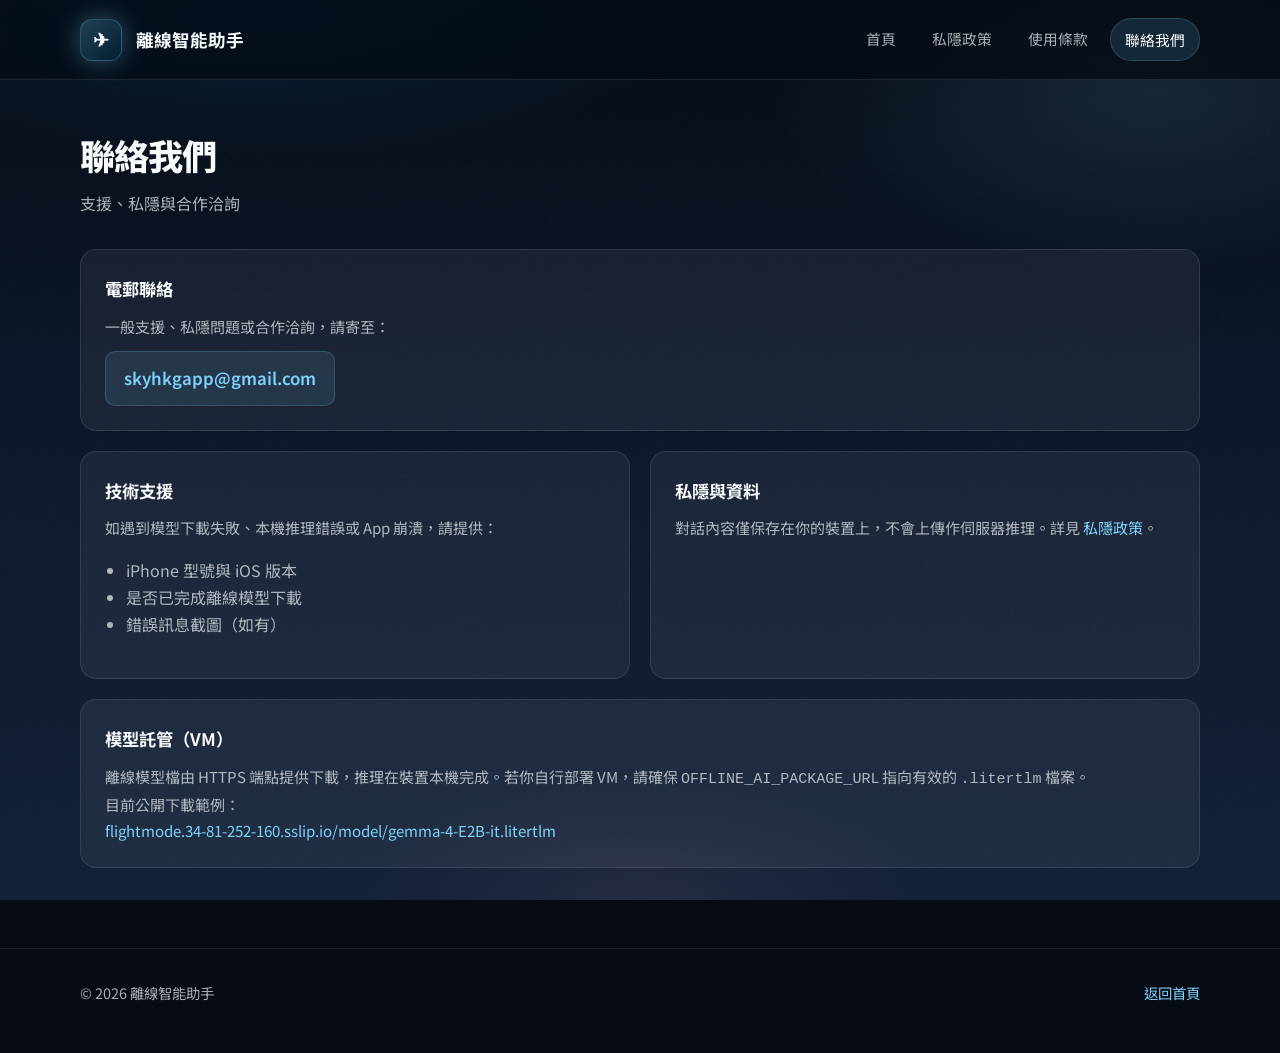
==== contact.html @ 4edc218d "Redesign site and add per-mode story history docs. Refresh visual design with phone mockup and histo" ====
<!DOCTYPE html>
<html lang="zh-Hant">
<head>
  <meta charset="UTF-8">
  <meta name="viewport" content="width=device-width, initial-scale=1.0">
  <title>聯絡我們 · 離線智能助手</title>
  <link rel="stylesheet" href="styles.css">
</head>
<body>
  <header class="site-header">
    <div class="wrap">
      <a class="brand" href="index.html">
        <span class="brand-icon">✈︎</span>
        <span>離線智能助手</span>
      </a>
      <nav>
        <a href="index.html">首頁</a>
        <a href="privacy.html">私隱政策</a>
        <a href="terms.html">使用條款</a>
        <a class="active" href="contact.html">聯絡我們</a>
      </nav>
    </div>
  </header>

  <main class="content-page">
    <div class="wrap">
      <h1>聯絡我們</h1>
      <p class="meta">支援、私隱與合作洽詢</p>

      <article class="card" style="margin-bottom: 20px;">
        <h3>電郵聯絡</h3>
        <p>一般支援、私隱問題或合作洽詢，請寄至：</p>
        <a class="contact-email" href="mailto:skyhkgapp@gmail.com">skyhkgapp@gmail.com</a>
      </article>

      <div class="grid-2">
        <article class="card">
          <h3>技術支援</h3>
          <p>如遇到模型下載失敗、本機推理錯誤或 App 崩潰，請提供：</p>
          <ul>
            <li>iPhone 型號與 iOS 版本</li>
            <li>是否已完成離線模型下載</li>
            <li>錯誤訊息截圖（如有）</li>
          </ul>
        </article>

        <article class="card">
          <h3>私隱與資料</h3>
          <p>對話內容僅保存在你的裝置上，不會上傳作伺服器推理。詳見 <a href="privacy.html">私隱政策</a>。</p>
        </article>
      </div>

      <article class="card" style="margin-top: 20px;">
        <h3>模型託管（VM）</h3>
        <p>離線模型檔由 HTTPS 端點提供下載，推理在裝置本機完成。若你自行部署 VM，請確保 <code>OFFLINE_AI_PACKAGE_URL</code> 指向有效的 <code>.litertlm</code> 檔案。</p>
        <p>目前公開下載範例：<br>
          <a href="https://flightmode.34-81-252-160.sslip.io/model/gemma-4-E2B-it.litertlm">flightmode.34-81-252-160.sslip.io/model/gemma-4-E2B-it.litertlm</a>
        </p>
      </article>
    </div>
  </main>

  <footer class="site-footer">
    <div class="wrap">
      <span>© 2026 離線智能助手</span>
      <span><a href="index.html">返回首頁</a></span>
    </div>
  </footer>
</body>
</html>
---- styles.css ----
@import url('https://fonts.googleapis.com/css2?family=Noto+Sans+TC:wght@400;500;600;700;800&display=swap');

:root {
  --bg-deep: #060b14;
  --bg-mid: #0c1628;
  --bg-soft: #122038;
  --accent: #7dd3fc;
  --accent-strong: #0284c7;
  --accent-glow: rgba(125, 211, 252, 0.35);
  --rose: #fda4af;
  --text: #f8fafc;
  --muted: rgba(248, 250, 252, 0.68);
  --card: rgba(255, 255, 255, 0.06);
  --card-hover: rgba(255, 255, 255, 0.1);
  --border: rgba(255, 255, 255, 0.1);
  --success: #86efac;
  --max: 1120px;
  --radius: 16px;
  --shadow: 0 24px 80px rgba(0, 0, 0, 0.45);
}

* {
  box-sizing: border-box;
}

html {
  scroll-behavior: smooth;
}

body {
  margin: 0;
  font-family: "Noto Sans TC", -apple-system, BlinkMacSystemFont, "PingFang TC", sans-serif;
  color: var(--text);
  background: var(--bg-deep);
  min-height: 100vh;
  line-height: 1.7;
  overflow-x: hidden;
}

body::before {
  content: "";
  position: fixed;
  inset: 0;
  background:
    radial-gradient(ellipse 80% 50% at 20% -10%, rgba(2, 132, 199, 0.28), transparent 55%),
    radial-gradient(ellipse 60% 40% at 90% 10%, rgba(125, 211, 252, 0.12), transparent 50%),
    radial-gradient(ellipse 50% 30% at 50% 100%, rgba(253, 164, 175, 0.08), transparent 45%),
    linear-gradient(180deg, var(--bg-deep) 0%, var(--bg-mid) 40%, var(--bg-soft) 100%);
  z-index: -2;
}

body::after {
  content: "";
  position: fixed;
  inset: 0;
  background-image: url("data:image/svg+xml,%3Csvg viewBox='0 0 256 256' xmlns='http://www.w3.org/2000/svg'%3E%3Cfilter id='n'%3E%3CfeTurbulence type='fractalNoise' baseFrequency='0.85' numOctaves='4' stitchTiles='stitch'/%3E%3C/filter%3E%3Crect width='100%25' height='100%25' filter='url(%23n)' opacity='0.04'/%3E%3C/svg%3E");
  opacity: 0.5;
  pointer-events: none;
  z-index: -1;
}

a {
  color: var(--accent);
  text-decoration: none;
  transition: color 0.2s ease;
}

a:hover {
  color: #bae6fd;
}

.wrap {
  width: min(var(--max), calc(100% - 48px));
  margin: 0 auto;
}

.site-header {
  position: sticky;
  top: 0;
  z-index: 100;
  backdrop-filter: blur(20px) saturate(1.4);
  background: rgba(6, 11, 20, 0.75);
  border-bottom: 1px solid var(--border);
}

.site-header .wrap {
  display: flex;
  align-items: center;
  justify-content: space-between;
  gap: 20px;
  padding: 18px 0;
}

.brand {
  display: flex;
  align-items: center;
  gap: 14px;
  font-weight: 700;
  font-size: 1.1rem;
  color: var(--text);
}

.brand:hover {
  text-decoration: none;
  color: var(--text);
}

.brand-icon {
  width: 42px;
  height: 42px;
  border-radius: 12px;
  display: grid;
  place-items: center;
  font-size: 1.2rem;
  background: linear-gradient(135deg, rgba(125, 211, 252, 0.25), rgba(2, 132, 199, 0.15));
  border: 1px solid rgba(125, 211, 252, 0.25);
  box-shadow: 0 0 24px var(--accent-glow);
}

nav {
  display: flex;
  flex-wrap: wrap;
  gap: 8px;
  font-size: 0.92rem;
}

nav a {
  color: var(--muted);
  padding: 8px 14px;
  border-radius: 999px;
  transition: background 0.2s, color 0.2s;
}

nav a:hover {
  color: var(--text);
  background: rgba(255, 255, 255, 0.06);
  text-decoration: none;
}

nav a.active {
  color: var(--text);
  background: rgba(125, 211, 252, 0.12);
  border: 1px solid rgba(125, 211, 252, 0.2);
}

.hero {
  padding: 88px 0 64px;
}

.hero-grid {
  display: grid;
  grid-template-columns: 1.05fr 0.95fr;
  gap: 48px;
  align-items: center;
}

.eyebrow {
  display: inline-flex;
  align-items: center;
  gap: 8px;
  padding: 8px 16px;
  border-radius: 999px;
  background: rgba(134, 239, 172, 0.1);
  border: 1px solid rgba(134, 239, 172, 0.25);
  color: var(--success);
  font-size: 0.82rem;
  font-weight: 600;
  letter-spacing: 0.02em;
  margin-bottom: 22px;
}

h1 {
  font-size: clamp(2.4rem, 5.5vw, 3.6rem);
  line-height: 1.08;
  margin: 0 0 20px;
  letter-spacing: -0.03em;
  font-weight: 800;
}

h1 .gradient {
  background: linear-gradient(135deg, #fff 0%, var(--accent) 100%);
  -webkit-background-clip: text;
  -webkit-text-fill-color: transparent;
  background-clip: text;
}

.lead {
  font-size: 1.15rem;
  color: var(--muted);
  max-width: 52ch;
  margin: 0 0 32px;
  font-weight: 400;
}

.cta-row {
  display: flex;
  flex-wrap: wrap;
  gap: 14px;
}

.button {
  display: inline-flex;
  align-items: center;
  justify-content: center;
  gap: 8px;
  padding: 14px 22px;
  border-radius: 12px;
  font-weight: 600;
  font-size: 0.95rem;
  border: 1px solid transparent;
  transition: transform 0.2s, box-shadow 0.2s, background 0.2s;
}

.button:hover {
  text-decoration: none;
  transform: translateY(-2px);
}

.button.primary {
  background: linear-gradient(135deg, #0284c7, #0369a1);
  color: white;
  box-shadow: 0 8px 32px rgba(2, 132, 199, 0.4);
}

.button.primary:hover {
  box-shadow: 0 12px 40px rgba(2, 132, 199, 0.55);
  color: white;
}

.button.secondary {
  background: var(--card);
  border-color: var(--border);
  color: var(--text);
}

.button.secondary:hover {
  background: var(--card-hover);
  color: var(--text);
}

.phone-mock {
  position: relative;
  max-width: 340px;
  margin: 0 auto;
}

.phone-frame {
  border-radius: 36px;
  padding: 14px;
  background: linear-gradient(160deg, #1e293b, #0f172a);
  border: 2px solid rgba(255, 255, 255, 0.12);
  box-shadow: var(--shadow), 0 0 0 1px rgba(255, 255, 255, 0.05) inset;
}

.phone-screen {
  border-radius: 26px;
  overflow: hidden;
  background: linear-gradient(180deg, #0a1220 0%, #142a3a 100%);
  min-height: 520px;
  padding: 20px 16px;
}

.phone-notch {
  width: 100px;
  height: 24px;
  background: #0f172a;
  border-radius: 0 0 14px 14px;
  margin: -20px auto 16px;
}

.phone-label {
  font-size: 0.7rem;
  color: var(--muted);
  text-transform: uppercase;
  letter-spacing: 0.08em;
  margin-bottom: 12px;
}

.phone-title {
  font-size: 1.1rem;
  font-weight: 700;
  margin-bottom: 16px;
}

.phone-item {
  display: flex;
  align-items: center;
  gap: 12px;
  padding: 12px;
  border-radius: 12px;
  background: rgba(255, 255, 255, 0.06);
  border: 1px solid rgba(255, 255, 255, 0.06);
  margin-bottom: 8px;
  font-size: 0.85rem;
}

.phone-item.active {
  border-color: rgba(125, 211, 252, 0.35);
  background: rgba(125, 211, 252, 0.08);
}

.phone-item-icon {
  width: 32px;
  height: 32px;
  border-radius: 8px;
  display: grid;
  place-items: center;
  background: rgba(125, 211, 252, 0.15);
  font-size: 0.9rem;
  flex-shrink: 0;
}

.phone-item-text {
  flex: 1;
  min-width: 0;
}

.phone-item-text strong {
  display: block;
  font-size: 0.88rem;
  margin-bottom: 2px;
}

.phone-item-text span {
  color: var(--muted);
  font-size: 0.75rem;
}

.phone-glow {
  position: absolute;
  inset: -20%;
  background: radial-gradient(circle, var(--accent-glow), transparent 60%);
  z-index: -1;
  filter: blur(40px);
}

.hero-stats {
  display: flex;
  gap: 28px;
  margin-top: 36px;
  padding-top: 28px;
  border-top: 1px solid var(--border);
}

.stat strong {
  display: block;
  font-size: 1.5rem;
  font-weight: 800;
  color: var(--accent);
}

.stat span {
  font-size: 0.85rem;
  color: var(--muted);
}

section {
  padding: 32px 0 72px;
}

.section-head {
  text-align: center;
  max-width: 640px;
  margin: 0 auto 40px;
}

.section-title {
  font-size: clamp(1.6rem, 3vw, 2.1rem);
  margin: 0 0 12px;
  font-weight: 800;
  letter-spacing: -0.02em;
}

.section-sub {
  color: var(--muted);
  margin: 0;
  font-size: 1.02rem;
}

.grid-2,
.grid-3,
.modes {
  display: grid;
  gap: 20px;
}

.grid-2 {
  grid-template-columns: repeat(2, minmax(0, 1fr));
}

.grid-3 {
  grid-template-columns: repeat(3, minmax(0, 1fr));
}

.modes {
  grid-template-columns: repeat(auto-fit, minmax(240px, 1fr));
}

.card {
  padding: 24px;
  border-radius: var(--radius);
  background: var(--card);
  border: 1px solid var(--border);
  transition: transform 0.25s ease, background 0.25s ease, border-color 0.25s ease, box-shadow 0.25s ease;
}

.card:hover {
  transform: translateY(-4px);
  background: var(--card-hover);
  border-color: rgba(125, 211, 252, 0.2);
  box-shadow: 0 16px 48px rgba(0, 0, 0, 0.25);
}

.card h3 {
  margin: 0 0 10px;
  font-size: 1.08rem;
  font-weight: 700;
}

.card p {
  margin: 0;
  color: var(--muted);
  font-size: 0.94rem;
}

.card .icon {
  width: 44px;
  height: 44px;
  border-radius: 12px;
  display: grid;
  place-items: center;
  font-size: 1.3rem;
  margin-bottom: 14px;
  background: rgba(125, 211, 252, 0.1);
  border: 1px solid rgba(125, 211, 252, 0.15);
}

.card.adult {
  border-color: rgba(253, 164, 175, 0.2);
}

.card.adult .icon {
  background: rgba(253, 164, 175, 0.12);
  border-color: rgba(253, 164, 175, 0.2);
}

.card.adult:hover {
  border-color: rgba(253, 164, 175, 0.35);
}

.feature-band {
  padding: 56px 0;
  background: rgba(255, 255, 255, 0.02);
  border-top: 1px solid var(--border);
  border-bottom: 1px solid var(--border);
}

.feature-split {
  display: grid;
  grid-template-columns: 1fr 1fr;
  gap: 48px;
  align-items: center;
}

.feature-list {
  list-style: none;
  padding: 0;
  margin: 24px 0 0;
}

.feature-list li {
  display: flex;
  gap: 14px;
  padding: 14px 0;
  border-bottom: 1px solid rgba(255, 255, 255, 0.06);
  color: var(--muted);
}

.feature-list li:last-child {
  border-bottom: 0;
}

.feature-list .check {
  width: 24px;
  height: 24px;
  border-radius: 50%;
  background: rgba(134, 239, 172, 0.15);
  color: var(--success);
  display: grid;
  place-items: center;
  font-size: 0.75rem;
  flex-shrink: 0;
}

.history-preview {
  border-radius: var(--radius);
  padding: 20px;
  background: linear-gradient(145deg, rgba(255,255,255,0.08), rgba(255,255,255,0.03));
  border: 1px solid var(--border);
}

.history-preview h4 {
  margin: 0 0 16px;
  font-size: 0.9rem;
  color: var(--muted);
  font-weight: 500;
}

.history-row {
  display: flex;
  align-items: center;
  gap: 12px;
  padding: 12px 14px;
  border-radius: 10px;
  background: rgba(0, 0, 0, 0.2);
  margin-bottom: 8px;
  font-size: 0.88rem;
}

.history-row:last-child {
  margin-bottom: 0;
}

.history-dot {
  width: 8px;
  height: 8px;
  border-radius: 50%;
  background: var(--accent);
  flex-shrink: 0;
}

.history-row time {
  margin-left: auto;
  font-size: 0.75rem;
  color: var(--muted);
}

.pill-row {
  display: flex;
  flex-wrap: wrap;
  gap: 10px;
  justify-content: center;
}

.pill {
  padding: 8px 16px;
  border-radius: 999px;
  background: rgba(255, 255, 255, 0.05);
  border: 1px solid var(--border);
  color: var(--muted);
  font-size: 0.88rem;
  font-weight: 500;
}

.content-page {
  padding: 56px 0 80px;
}

.content-page h1 {
  font-size: 2.2rem;
  margin-bottom: 8px;
  font-weight: 800;
}

.content-page .meta {
  color: var(--muted);
  margin-bottom: 32px;
}

.content-page h2 {
  margin-top: 36px;
  font-size: 1.3rem;
  font-weight: 700;
}

.content-page p,
.content-page li {
  color: var(--muted);
}

.content-page ul {
  padding-left: 1.3rem;
}

.contact-email {
  display: inline-flex;
  align-items: center;
  gap: 10px;
  margin-top: 12px;
  padding: 12px 18px;
  border-radius: 10px;
  background: rgba(125, 211, 252, 0.1);
  border: 1px solid rgba(125, 211, 252, 0.2);
  font-weight: 600;
  font-size: 1.05rem;
}

.site-footer {
  border-top: 1px solid var(--border);
  padding: 32px 0 48px;
  color: var(--muted);
  font-size: 0.9rem;
}

.site-footer .wrap {
  display: flex;
  flex-wrap: wrap;
  justify-content: space-between;
  align-items: center;
  gap: 16px;
}

@media (max-width: 900px) {
  .hero-grid,
  .grid-2,
  .grid-3,
  .feature-split {
    grid-template-columns: 1fr;
  }

  .hero {
    padding-top: 56px;
  }

  .phone-mock {
    order: -1;
    max-width: 300px;
  }

  .hero-stats {
    flex-wrap: wrap;
    gap: 20px;
  }

  .site-header .wrap {
    flex-direction: column;
    align-items: flex-start;
  }
}
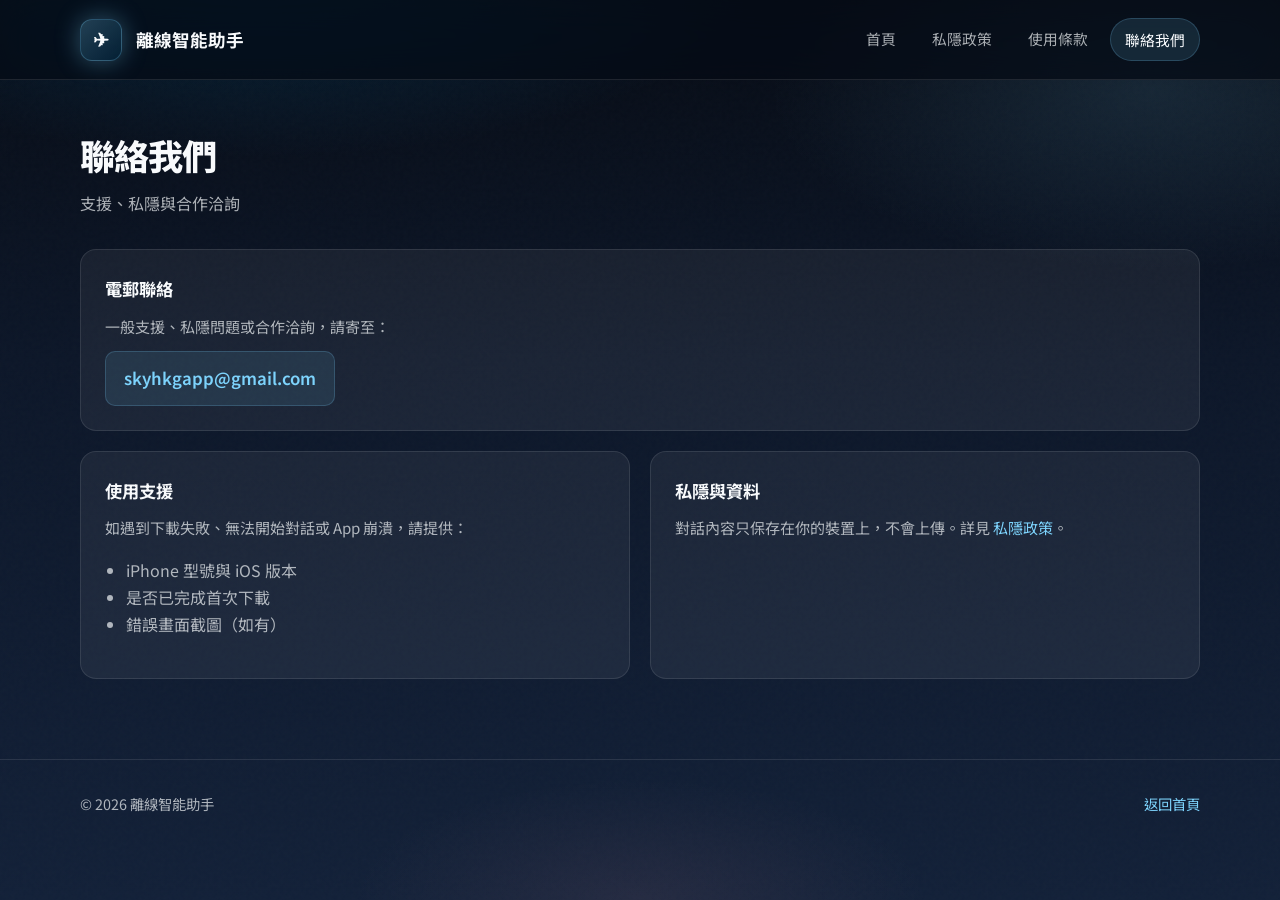
==== commit 4effbb53: "Use plain-language copy with no technical details for users. Remove architecture jargon from site an" ====
--- a/contact.html
+++ b/contact.html
@@ -35,28 +35,20 @@
 
       <div class="grid-2">
         <article class="card">
-          <h3>技術支援</h3>
-          <p>如遇到模型下載失敗、本機推理錯誤或 App 崩潰，請提供：</p>
+          <h3>使用支援</h3>
+          <p>如遇到下載失敗、無法開始對話或 App 崩潰，請提供：</p>
           <ul>
             <li>iPhone 型號與 iOS 版本</li>
-            <li>是否已完成離線模型下載</li>
-            <li>錯誤訊息截圖（如有）</li>
+            <li>是否已完成首次下載</li>
+            <li>錯誤畫面截圖（如有）</li>
           </ul>
         </article>
 
         <article class="card">
           <h3>私隱與資料</h3>
-          <p>對話內容僅保存在你的裝置上，不會上傳作伺服器推理。詳見 <a href="privacy.html">私隱政策</a>。</p>
+          <p>對話內容只保存在你的裝置上，不會上傳。詳見 <a href="privacy.html">私隱政策</a>。</p>
         </article>
       </div>
-
-      <article class="card" style="margin-top: 20px;">
-        <h3>模型託管（VM）</h3>
-        <p>離線模型檔由 HTTPS 端點提供下載，推理在裝置本機完成。若你自行部署 VM，請確保 <code>OFFLINE_AI_PACKAGE_URL</code> 指向有效的 <code>.litertlm</code> 檔案。</p>
-        <p>目前公開下載範例：<br>
-          <a href="https://flightmode.34-81-252-160.sslip.io/model/gemma-4-E2B-it.litertlm">flightmode.34-81-252-160.sslip.io/model/gemma-4-E2B-it.litertlm</a>
-        </p>
-      </article>
     </div>
   </main>
 
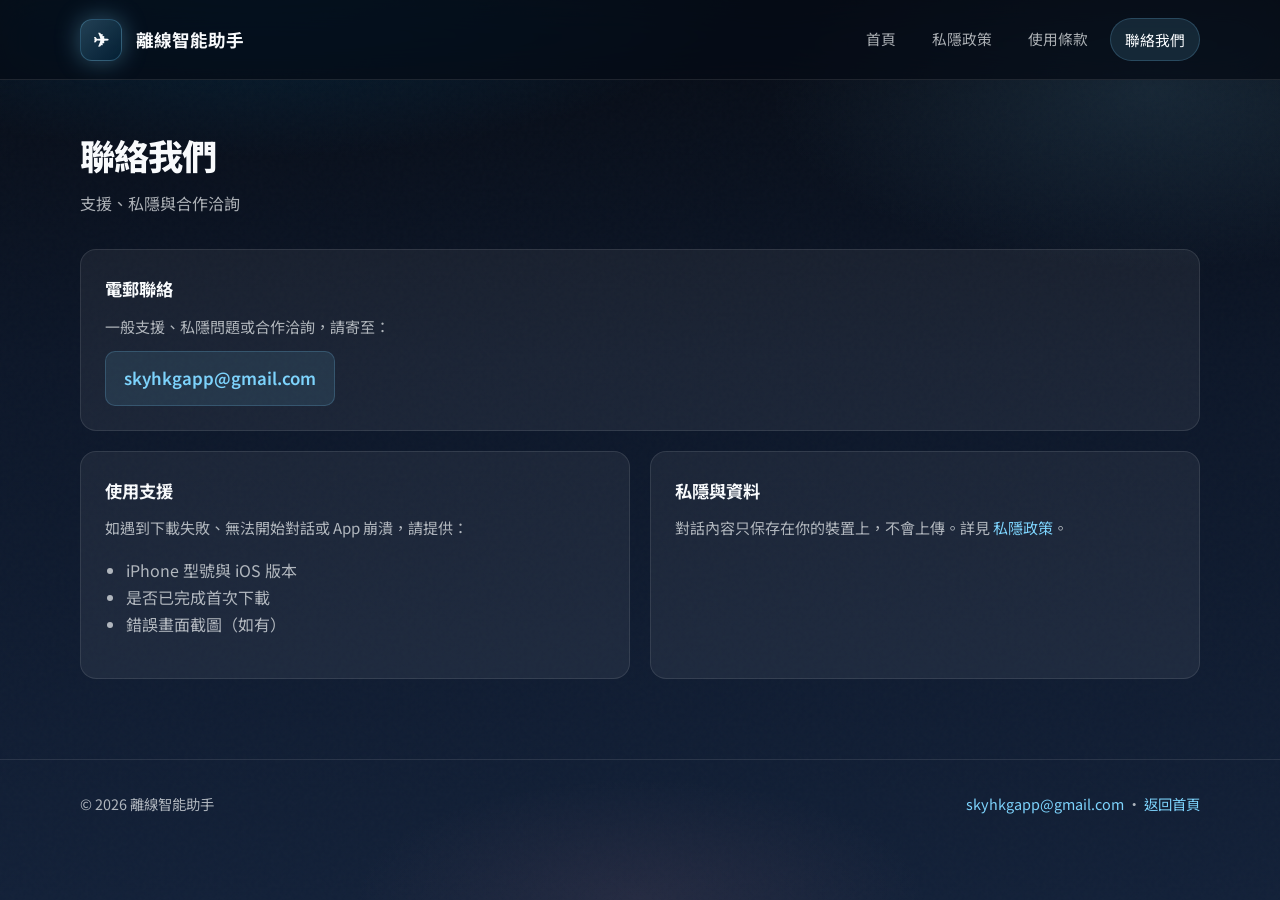
==== commit 2bf7ffd5: "Set contact email to skyhkgapp@gmail.com on all pages. Add email to terms, privacy, and contact foot" ====
--- a/contact.html
+++ b/contact.html
@@ -55,7 +55,10 @@
   <footer class="site-footer">
     <div class="wrap">
       <span>© 2026 離線智能助手</span>
-      <span><a href="index.html">返回首頁</a></span>
+      <span>
+        <a href="mailto:skyhkgapp@gmail.com">skyhkgapp@gmail.com</a> ·
+        <a href="index.html">返回首頁</a>
+      </span>
     </div>
   </footer>
 </body>
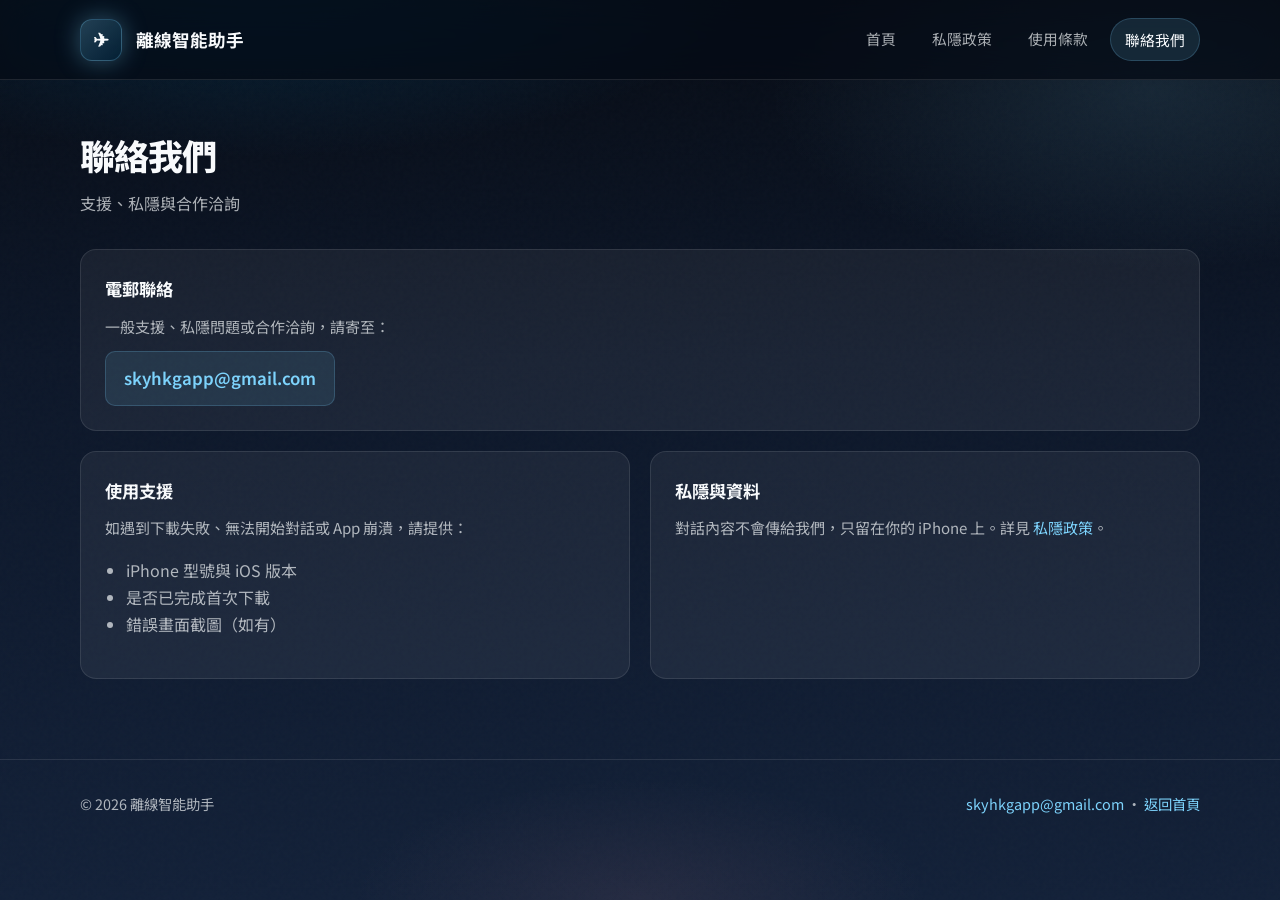
==== commit 1fb7b450: "Fix misleading privacy headings about data we save. Lead with no collection; explain local iPhone st" ====
--- a/contact.html
+++ b/contact.html
@@ -46,7 +46,7 @@
 
         <article class="card">
           <h3>私隱與資料</h3>
-          <p>對話內容只保存在你的裝置上，不會上傳。詳見 <a href="privacy.html">私隱政策</a>。</p>
+          <p>對話內容不會傳給我們，只留在你的 iPhone 上。詳見 <a href="privacy.html">私隱政策</a>。</p>
         </article>
       </div>
     </div>
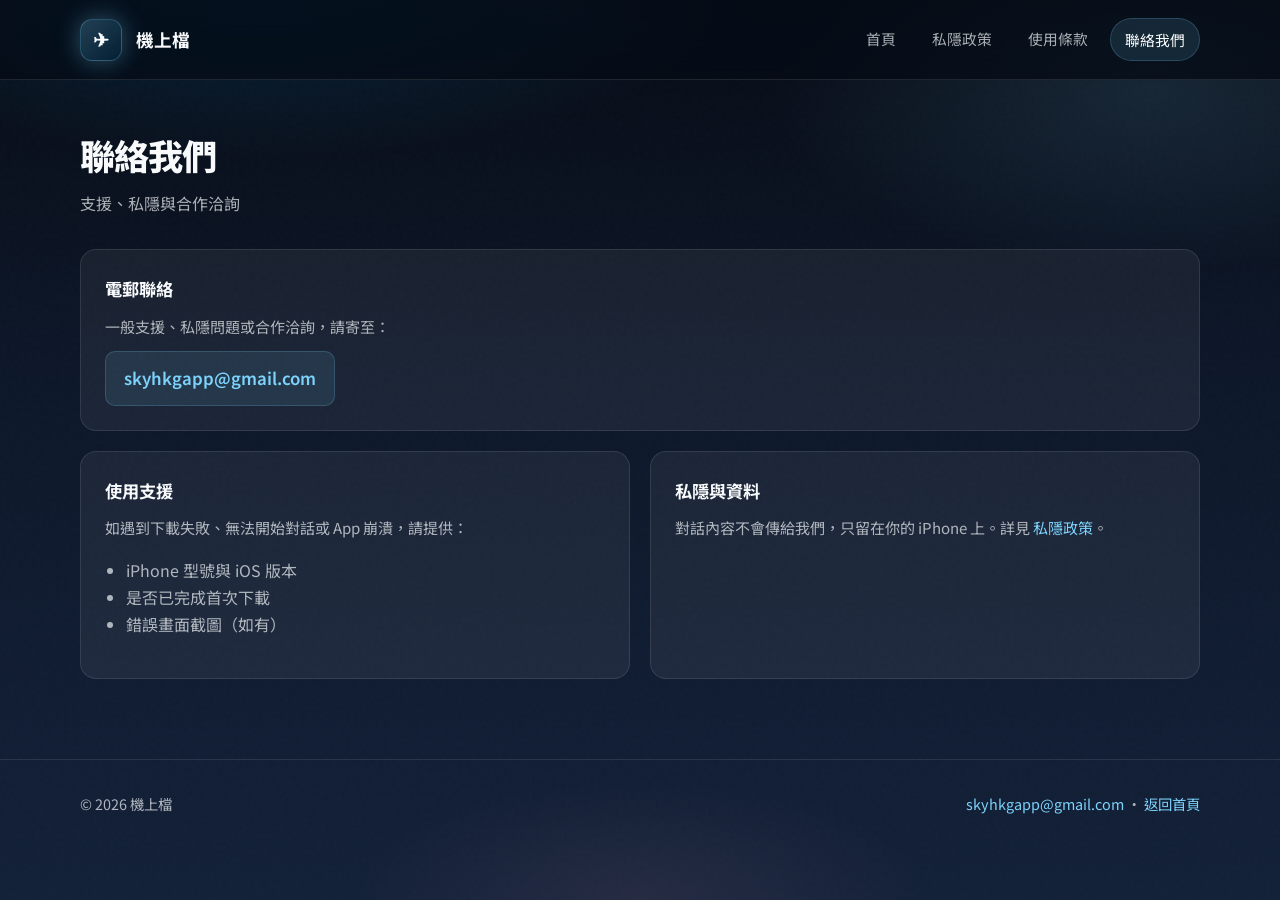
==== commit 3959322f: "Update privacy policy email collection wording and branding to 機上檔" ====
--- a/contact.html
+++ b/contact.html
@@ -3,7 +3,7 @@
 <head>
   <meta charset="UTF-8">
   <meta name="viewport" content="width=device-width, initial-scale=1.0">
-  <title>聯絡我們 · 離線智能助手</title>
+  <title>聯絡我們 · 機上檔</title>
   <link rel="stylesheet" href="styles.css">
 </head>
 <body>
@@ -11,7 +11,7 @@
     <div class="wrap">
       <a class="brand" href="index.html">
         <span class="brand-icon">✈︎</span>
-        <span>離線智能助手</span>
+        <span>機上檔</span>
       </a>
       <nav>
         <a href="index.html">首頁</a>
@@ -54,7 +54,7 @@
 
   <footer class="site-footer">
     <div class="wrap">
-      <span>© 2026 離線智能助手</span>
+      <span>© 2026 機上檔</span>
       <span>
         <a href="mailto:skyhkgapp@gmail.com">skyhkgapp@gmail.com</a> ·
         <a href="index.html">返回首頁</a>
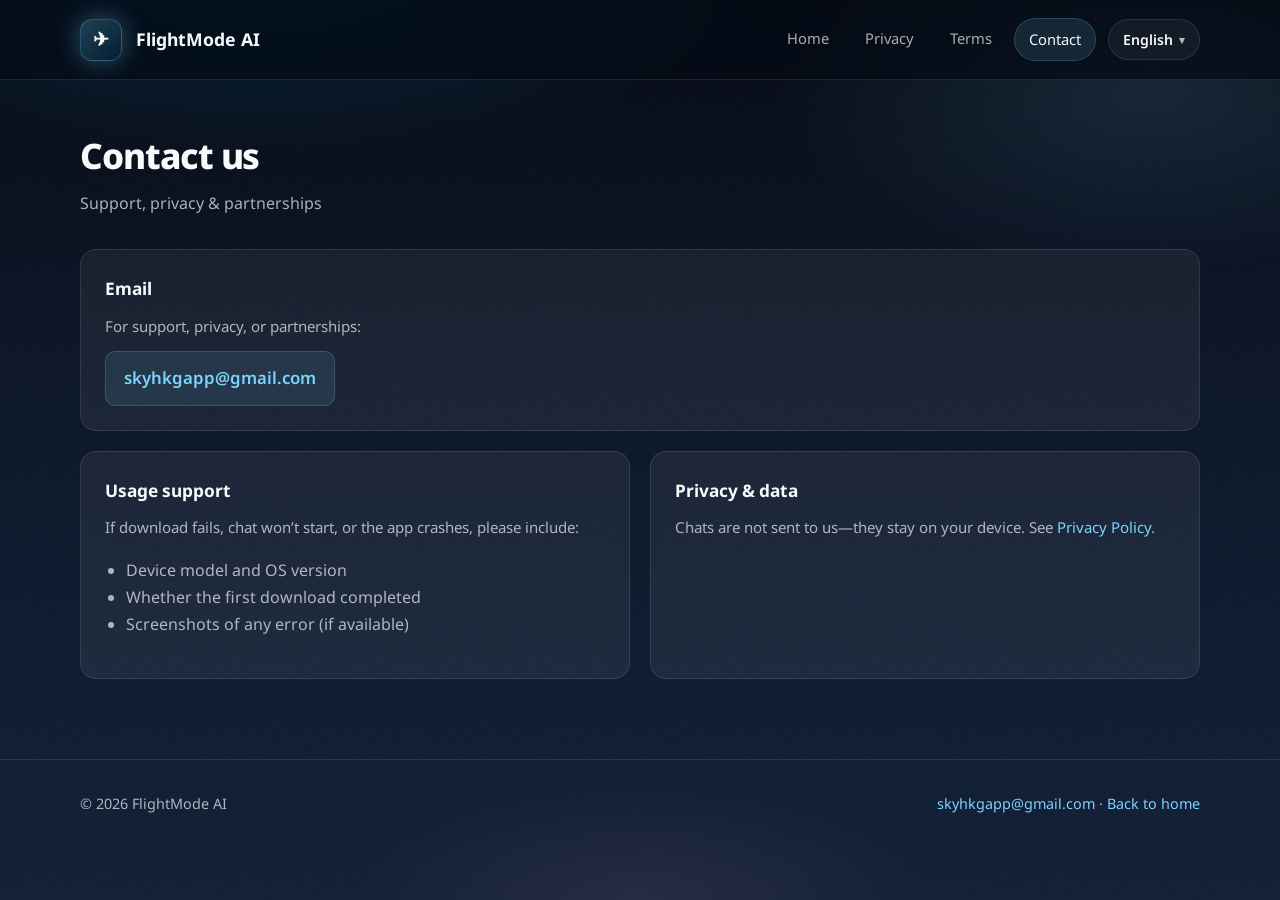
==== commit 2e0782b2: "Add multilingual site with auto language detection. Support English, Simplified Chinese, Traditional" ====
--- a/contact.html
+++ b/contact.html
@@ -1,52 +1,88 @@
 <!DOCTYPE html>
-<html lang="zh-Hant">
+<html lang="en">
 <head>
   <meta charset="UTF-8">
   <meta name="viewport" content="width=device-width, initial-scale=1.0">
-  <title>聯絡我們 · 機上檔</title>
+  <title>Contact · FlightMode AI</title>
+  <script>
+  (function () {
+    var S = ["en", "zh-Hans", "zh-Hant", "ja"];
+    var k = "flightmode-site-lang";
+    var s = localStorage.getItem(k);
+    if (!s || S.indexOf(s) === -1) {
+      var ls = navigator.languages && navigator.languages.length ? navigator.languages : [navigator.language || "en"];
+      for (var i = 0; i < ls.length; i++) {
+        var l = String(ls[i] || "").toLowerCase();
+        if (l.indexOf("ja") === 0) { s = "ja"; break; }
+        if (l.indexOf("zh") === 0) {
+          s = (l.indexOf("hant") !== -1 || l.indexOf("tw") !== -1 || l.indexOf("hk") !== -1 || l.indexOf("mo") !== -1) ? "zh-Hant" : "zh-Hans";
+          break;
+        }
+        if (l.indexOf("en") === 0) { s = "en"; break; }
+      }
+      s = s || "en";
+    }
+    document.documentElement.lang = s;
+    document.documentElement.dataset.lang = s;
+  })();
+  </script>
   <link rel="stylesheet" href="styles.css">
 </head>
-<body>
+<body data-page="contact">
   <header class="site-header">
-    <div class="wrap">
+    <div class="wrap header-inner">
       <a class="brand" href="index.html">
         <span class="brand-icon">✈︎</span>
-        <span>機上檔</span>
+        <span data-i18n="brand.name">FlightMode AI</span>
       </a>
-      <nav>
-        <a href="index.html">首頁</a>
-        <a href="privacy.html">私隱政策</a>
-        <a href="terms.html">使用條款</a>
-        <a class="active" href="contact.html">聯絡我們</a>
-      </nav>
+      <div class="header-actions">
+        <nav>
+          <a href="index.html" data-i18n="nav.home">Home</a>
+          <a href="privacy.html" data-i18n="nav.privacy">Privacy</a>
+          <a href="terms.html" data-i18n="nav.terms">Terms</a>
+          <a class="active" href="contact.html" data-i18n="nav.contact">Contact</a>
+        </nav>
+        <div class="lang-switcher">
+          <button type="button" class="lang-toggle" id="langToggle" aria-haspopup="listbox" aria-expanded="false" aria-label="Language">
+            <span class="lang-current">English</span>
+            <span class="lang-chevron" aria-hidden="true">▾</span>
+          </button>
+          <ul class="lang-menu" id="langMenu" role="listbox" hidden>
+            <li><button type="button" role="option" data-lang="en">English</button></li>
+            <li><button type="button" role="option" data-lang="zh-Hans">简体中文</button></li>
+            <li><button type="button" role="option" data-lang="zh-Hant">繁體中文</button></li>
+            <li><button type="button" role="option" data-lang="ja">日本語</button></li>
+          </ul>
+        </div>
+      </div>
     </div>
   </header>
 
   <main class="content-page">
     <div class="wrap">
-      <h1>聯絡我們</h1>
-      <p class="meta">支援、私隱與合作洽詢</p>
+      <h1 data-i18n="contact.title">Contact us</h1>
+      <p class="meta" data-i18n="contact.meta">Support, privacy & partnerships</p>
 
       <article class="card" style="margin-bottom: 20px;">
-        <h3>電郵聯絡</h3>
-        <p>一般支援、私隱問題或合作洽詢，請寄至：</p>
+        <h3 data-i18n="contact.email.title">Email</h3>
+        <p data-i18n="contact.email.p">For support, privacy, or partnerships:</p>
         <a class="contact-email" href="mailto:skyhkgapp@gmail.com">skyhkgapp@gmail.com</a>
       </article>
 
       <div class="grid-2">
         <article class="card">
-          <h3>使用支援</h3>
-          <p>如遇到下載失敗、無法開始對話或 App 崩潰，請提供：</p>
+          <h3 data-i18n="contact.support.title">Usage support</h3>
+          <p data-i18n="contact.support.p">If download fails, chat won’t start, or the app crashes, please include:</p>
           <ul>
-            <li>iPhone 型號與 iOS 版本</li>
-            <li>是否已完成首次下載</li>
-            <li>錯誤畫面截圖（如有）</li>
+            <li data-i18n="contact.support.li1"></li>
+            <li data-i18n="contact.support.li2"></li>
+            <li data-i18n="contact.support.li3"></li>
           </ul>
         </article>
 
         <article class="card">
-          <h3>私隱與資料</h3>
-          <p>對話內容不會傳給我們，只留在你的 iPhone 上。詳見 <a href="privacy.html">私隱政策</a>。</p>
+          <h3 data-i18n="contact.privacy.title">Privacy & data</h3>
+          <p data-i18n-html="contact.privacy.p"></p>
         </article>
       </div>
     </div>
@@ -54,12 +90,13 @@
 
   <footer class="site-footer">
     <div class="wrap">
-      <span>© 2026 機上檔</span>
+      <span data-i18n="footer.copyright">© 2026 FlightMode AI</span>
       <span>
         <a href="mailto:skyhkgapp@gmail.com">skyhkgapp@gmail.com</a> ·
-        <a href="index.html">返回首頁</a>
+        <a href="index.html" data-i18n="footer.backHome">Back to home</a>
       </span>
     </div>
   </footer>
+  <script src="i18n.js"></script>
 </body>
 </html>
--- a/styles.css
+++ b/styles.css
@@ -1,4 +1,4 @@
-@import url('https://fonts.googleapis.com/css2?family=Noto+Sans+TC:wght@400;500;600;700;800&display=swap');
+@import url('https://fonts.googleapis.com/css2?family=Noto+Sans:wght@400;500;600;700;800&family=Noto+Sans+JP:wght@400;500;600;700;800&family=Noto+Sans+SC:wght@400;500;600;700;800&family=Noto+Sans+TC:wght@400;500;600;700;800&display=swap');
 
 :root {
   --bg-deep: #060b14;
@@ -29,7 +29,7 @@
 
 body {
   margin: 0;
-  font-family: "Noto Sans TC", -apple-system, BlinkMacSystemFont, "PingFang TC", sans-serif;
+  font-family: "Noto Sans", -apple-system, BlinkMacSystemFont, "Segoe UI", sans-serif;
   color: var(--text);
   background: var(--bg-deep);
   min-height: 100vh;
@@ -83,12 +83,103 @@
   border-bottom: 1px solid var(--border);
 }
 
-.site-header .wrap {
+.site-header .wrap,
+.header-inner {
   display: flex;
   align-items: center;
   justify-content: space-between;
   gap: 20px;
   padding: 18px 0;
+}
+
+.header-actions {
+  display: flex;
+  align-items: center;
+  gap: 12px;
+  flex-wrap: wrap;
+}
+
+.lang-switcher {
+  position: relative;
+}
+
+.lang-toggle {
+  display: inline-flex;
+  align-items: center;
+  gap: 6px;
+  padding: 8px 14px;
+  border-radius: 999px;
+  border: 1px solid var(--border);
+  background: rgba(255, 255, 255, 0.05);
+  color: var(--text);
+  font: inherit;
+  font-size: 0.88rem;
+  font-weight: 600;
+  cursor: pointer;
+  transition: background 0.2s, border-color 0.2s;
+}
+
+.lang-toggle:hover,
+.lang-toggle:focus-visible {
+  background: rgba(255, 255, 255, 0.1);
+  border-color: rgba(125, 211, 252, 0.25);
+  outline: none;
+}
+
+.lang-chevron {
+  font-size: 0.7rem;
+  opacity: 0.7;
+}
+
+.lang-menu {
+  position: absolute;
+  top: calc(100% + 8px);
+  right: 0;
+  min-width: 148px;
+  margin: 0;
+  padding: 6px;
+  list-style: none;
+  border-radius: 12px;
+  background: rgba(12, 22, 40, 0.98);
+  border: 1px solid var(--border);
+  box-shadow: var(--shadow);
+  z-index: 200;
+}
+
+.lang-menu li {
+  margin: 0;
+}
+
+.lang-menu button {
+  width: 100%;
+  text-align: left;
+  padding: 10px 12px;
+  border: 0;
+  border-radius: 8px;
+  background: transparent;
+  color: var(--muted);
+  font: inherit;
+  font-size: 0.9rem;
+  cursor: pointer;
+  transition: background 0.15s, color 0.15s;
+}
+
+.lang-menu button:hover,
+.lang-menu button.active {
+  background: rgba(125, 211, 252, 0.12);
+  color: var(--text);
+}
+
+html[data-lang="zh-Hans"] body {
+  font-family: "Noto Sans SC", "PingFang SC", "Microsoft YaHei", sans-serif;
+}
+
+html[data-lang="zh-Hant"] body {
+  font-family: "Noto Sans TC", "PingFang TC", sans-serif;
+}
+
+html[data-lang="ja"] body {
+  font-family: "Noto Sans JP", "Hiragino Sans", "Yu Gothic", sans-serif;
 }
 
 .brand {
@@ -632,8 +723,19 @@
     gap: 20px;
   }
 
-  .site-header .wrap {
+  .site-header .wrap,
+  .header-inner {
     flex-direction: column;
     align-items: flex-start;
   }
-}
+
+  .header-actions {
+    width: 100%;
+    justify-content: space-between;
+  }
+
+  .lang-menu {
+    right: auto;
+    left: 0;
+  }
+}
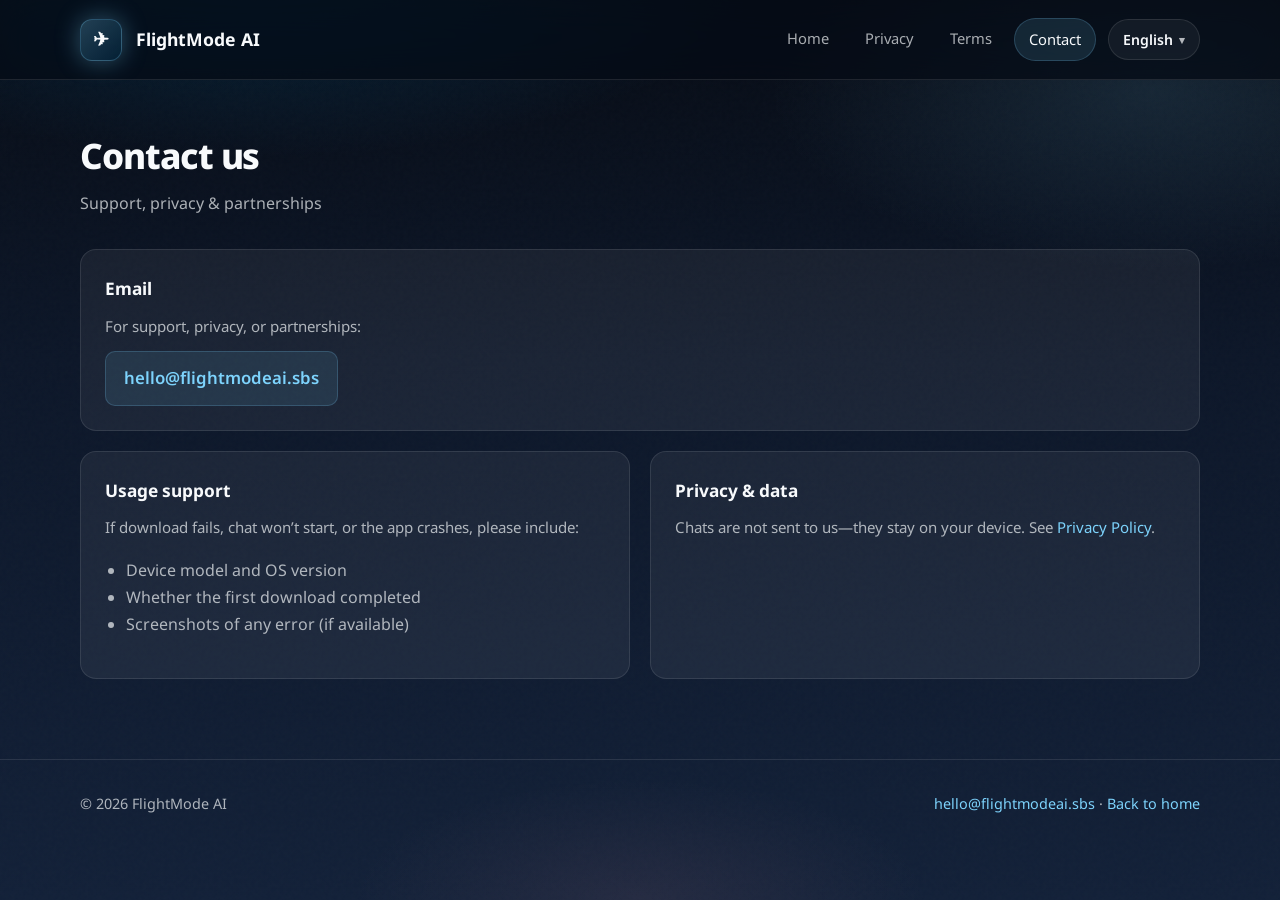
==== commit d7ad02bf: "Migrate website domain to flightmodeai.sbs" ====
--- a/contact.html
+++ b/contact.html
@@ -66,7 +66,7 @@
       <article class="card" style="margin-bottom: 20px;">
         <h3 data-i18n="contact.email.title">Email</h3>
         <p data-i18n="contact.email.p">For support, privacy, or partnerships:</p>
-        <a class="contact-email" href="mailto:skyhkgapp@gmail.com">skyhkgapp@gmail.com</a>
+        <a class="contact-email" href="mailto:hello@flightmodeai.sbs">hello@flightmodeai.sbs</a>
       </article>
 
       <div class="grid-2">
@@ -92,7 +92,7 @@
     <div class="wrap">
       <span data-i18n="footer.copyright">© 2026 FlightMode AI</span>
       <span>
-        <a href="mailto:skyhkgapp@gmail.com">skyhkgapp@gmail.com</a> ·
+        <a href="mailto:hello@flightmodeai.sbs">hello@flightmodeai.sbs</a> ·
         <a href="index.html" data-i18n="footer.backHome">Back to home</a>
       </span>
     </div>
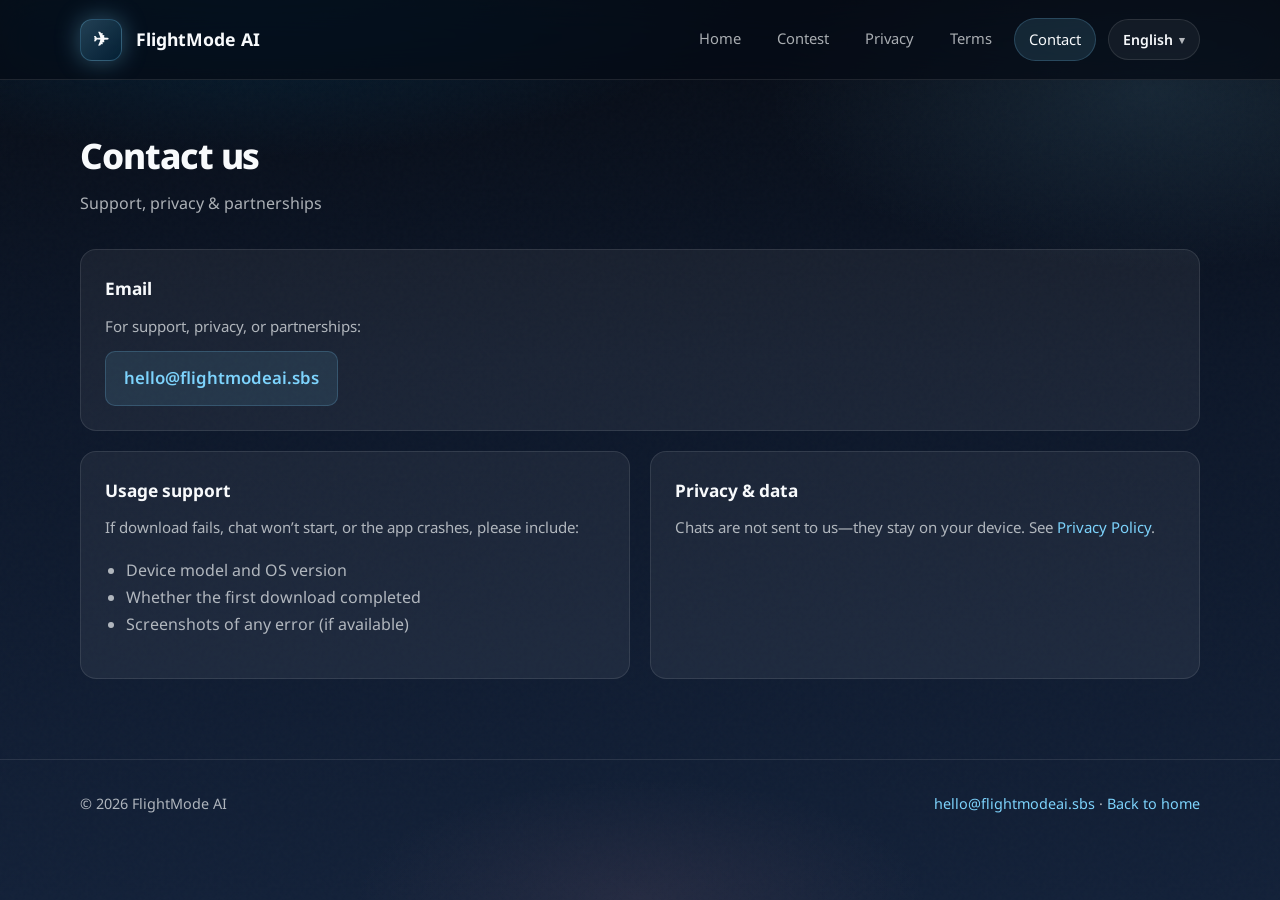
==== commit 217442b2: "docs: add contest page, updated styles, translation dictionary and navigation bar" ====
--- a/contact.html
+++ b/contact.html
@@ -38,6 +38,7 @@
       <div class="header-actions">
         <nav>
           <a href="index.html" data-i18n="nav.home">Home</a>
+          <a href="contest.html" data-i18n="nav.contest">Contest</a>
           <a href="privacy.html" data-i18n="nav.privacy">Privacy</a>
           <a href="terms.html" data-i18n="nav.terms">Terms</a>
           <a class="active" href="contact.html" data-i18n="nav.contact">Contact</a>
--- a/styles.css
+++ b/styles.css
@@ -739,3 +739,111 @@
     left: 0;
   }
 }
+
+/* Multilingual visibility helpers */
+html[lang="en"] .lang-zh-Hant, html[lang="en"] .lang-zh-Hans, html[lang="en"] .lang-ja { display: none !important; }
+html[lang="zh-Hant"] .lang-en, html[lang="zh-Hant"] .lang-zh-Hans, html[lang="zh-Hant"] .lang-ja { display: none !important; }
+html[lang="zh-Hans"] .lang-en, html[lang="zh-Hans"] .lang-zh-Hant, html[lang="zh-Hans"] .lang-ja { display: none !important; }
+html[lang="ja"] .lang-en, html[lang="ja"] .lang-zh-Hant, html[lang="ja"] .lang-zh-Hans { display: none !important; }
+
+/* Contest-specific styles */
+.contest-hero {
+  padding: 80px 0 40px;
+  text-align: center;
+}
+.contest-hero h1 {
+  font-size: clamp(2rem, 5vw, 3rem);
+  font-weight: 800;
+  margin-bottom: 16px;
+  line-height: 1.2;
+}
+.contest-poster {
+  max-width: min(100%, 680px);
+  border-radius: var(--radius);
+  box-shadow: var(--shadow);
+  border: 1px solid var(--border);
+  margin: 32px auto;
+  display: block;
+}
+.contest-grid {
+  display: grid;
+  grid-template-columns: 2fr 1fr;
+  gap: 48px;
+  margin-top: 48px;
+}
+.contest-sidebar {
+  display: flex;
+  flex-direction: column;
+  gap: 24px;
+}
+.contest-callout {
+  background: var(--bg-soft);
+  border: 1px solid var(--border);
+  border-left: 4px solid var(--accent);
+  padding: 24px;
+  border-radius: 12px;
+  margin: 24px 0;
+}
+.contest-prize-badge {
+  background: linear-gradient(135deg, #fbbf24 0%, #d97706 100%);
+  color: #060b14;
+  font-weight: 800;
+  padding: 20px;
+  border-radius: 12px;
+  text-align: center;
+  font-size: 1.35rem;
+  box-shadow: 0 10px 30px rgba(217, 119, 6, 0.2);
+}
+.template-box-wrapper {
+  position: relative;
+}
+.template-box {
+  background: rgba(0, 0, 0, 0.35);
+  border: 1px solid var(--border);
+  border-radius: 8px;
+  padding: 16px;
+  font-family: monospace;
+  font-size: 0.9rem;
+  white-space: pre-wrap;
+  margin: 12px 0 24px;
+  max-height: 320px;
+  overflow-y: auto;
+  color: #e2e8f0;
+}
+.copy-btn {
+  position: absolute;
+  top: 8px;
+  right: 8px;
+  background: var(--accent-strong);
+  color: #fff;
+  border: none;
+  padding: 6px 12px;
+  border-radius: 4px;
+  font-size: 0.8rem;
+  cursor: pointer;
+  transition: background 0.2s;
+  z-index: 5;
+}
+.copy-btn:hover {
+  background: var(--accent);
+  color: #060b14;
+}
+.contest-sidebar .card {
+  padding: 24px;
+  background: var(--card);
+  border: 1px solid var(--border);
+  border-radius: 12px;
+}
+.bullet-list {
+  padding-left: 20px;
+  margin: 12px 0;
+}
+.bullet-list li {
+  margin-bottom: 8px;
+}
+@media (max-width: 900px) {
+  .contest-grid {
+    grid-template-columns: 1fr;
+  }
+}
+
